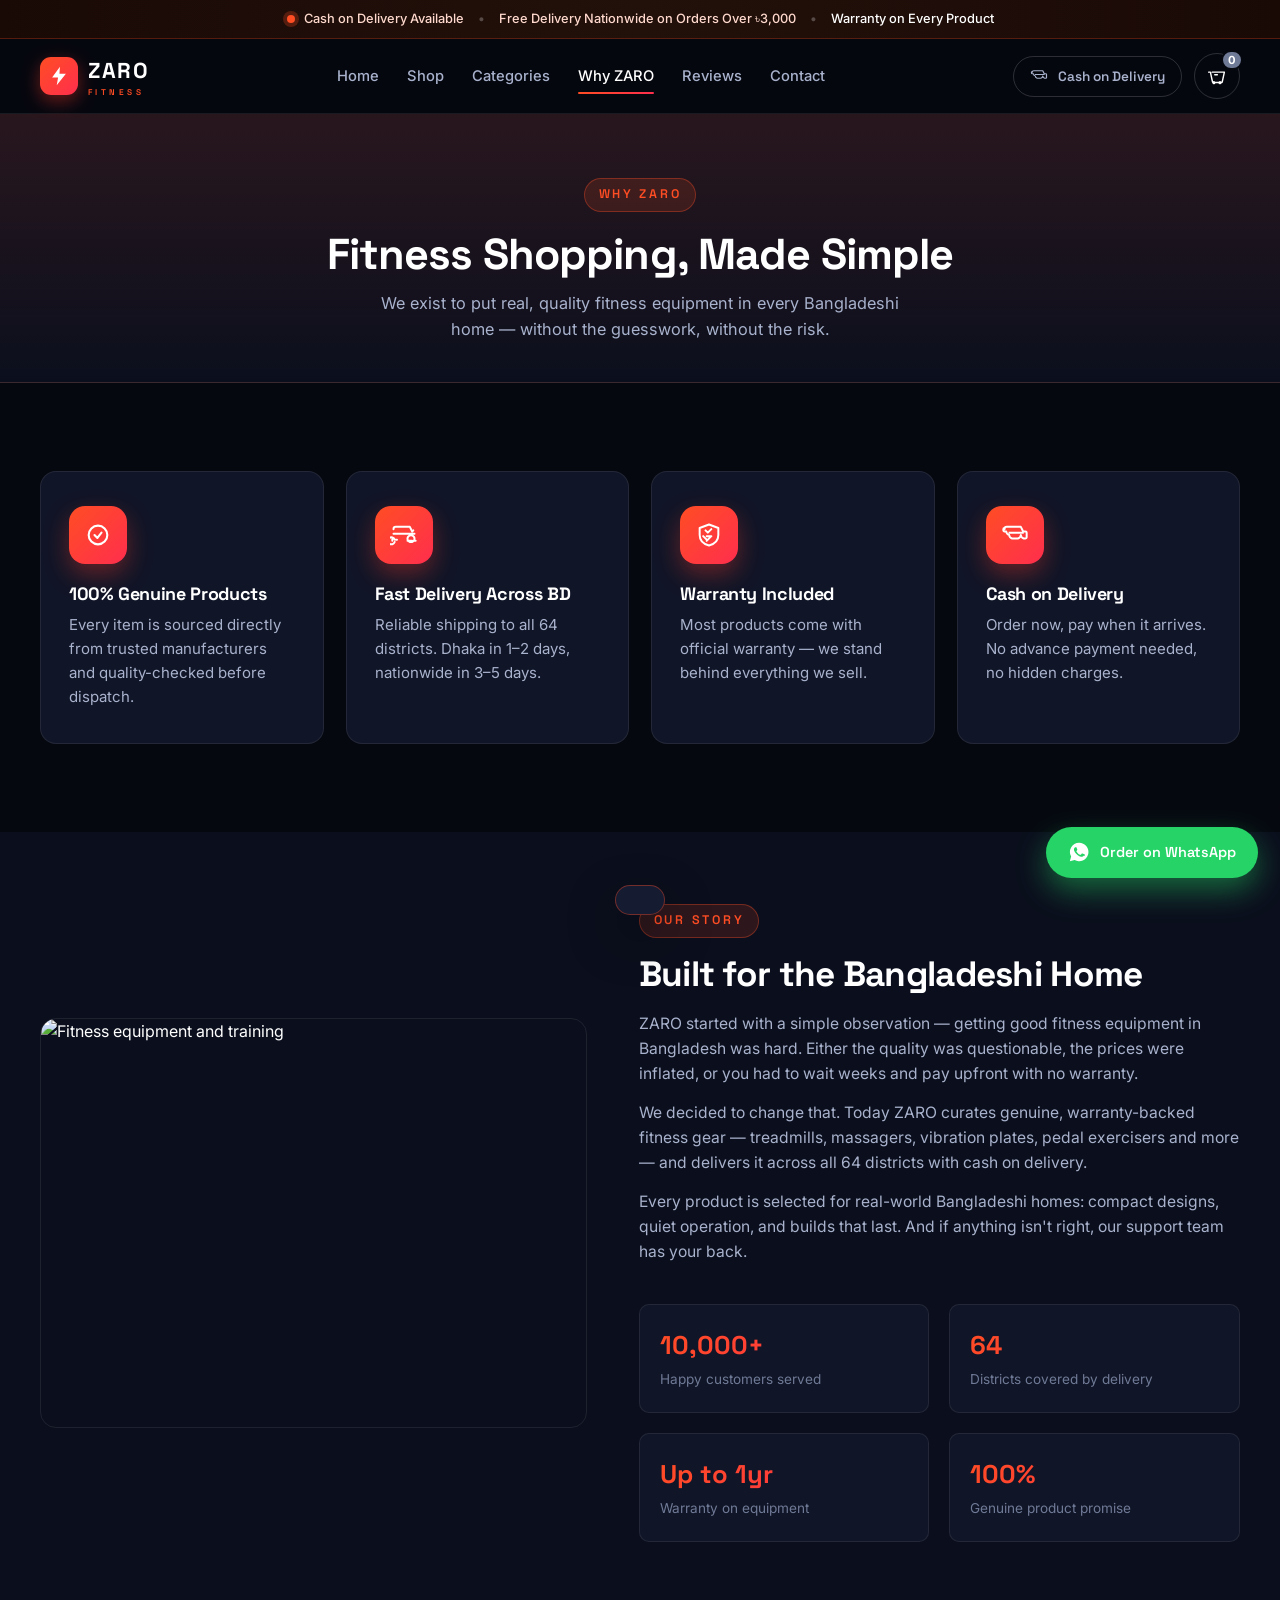
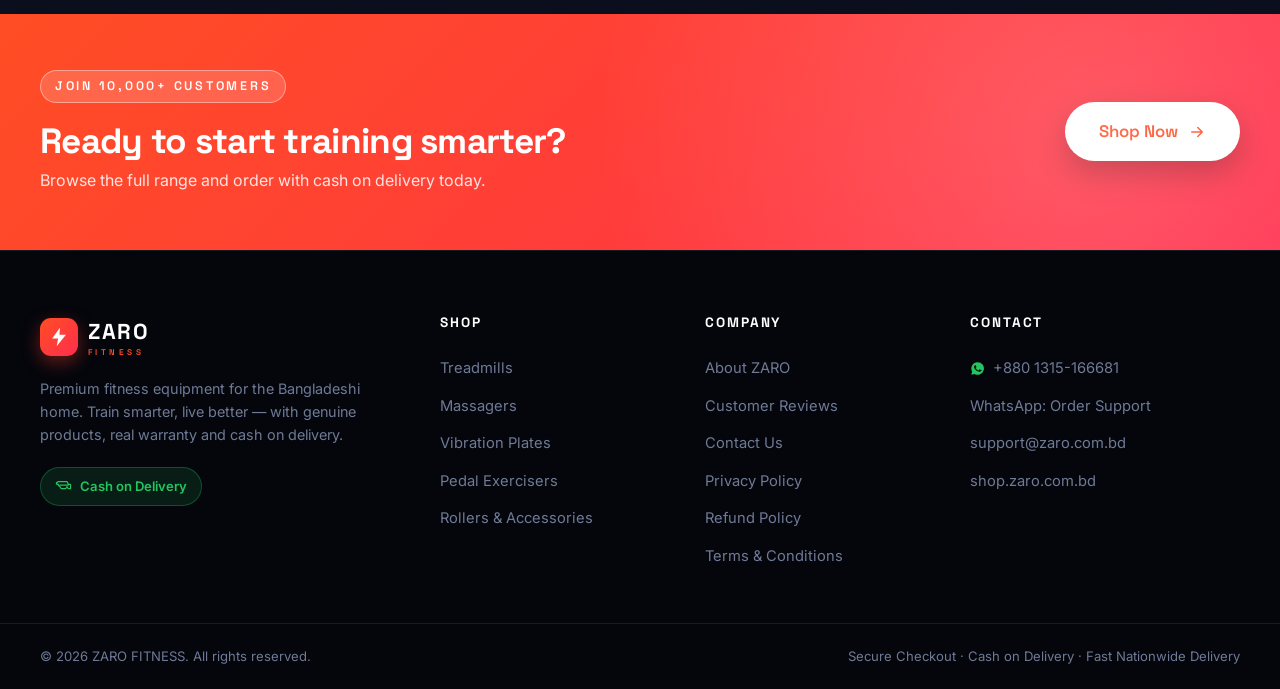
==== about.html @ 4f062eb1 "Split site into separate pages: home, shop, about, reviews, contact" ====
<!DOCTYPE html>
<html lang="en">
<head>
  <meta charset="UTF-8" />
  <meta name="viewport" content="width=device-width, initial-scale=1.0" />
  <title>Why ZARO — Premium Home Fitness in Bangladesh</title>
  <meta name="description" content="Why choose ZARO? Genuine fitness products, fast delivery across Bangladesh, warranty included, and cash on delivery. Learn our story." />
  <link rel="preconnect" href="https://fonts.googleapis.com" />
  <link rel="preconnect" href="https://fonts.gstatic.com" crossorigin />
  <link href="https://fonts.googleapis.com/css2?family=Inter:wght@400;500;600;700&family=Space+Grotesk:wght@500;600;700&display=swap" rel="stylesheet" />
  <link rel="stylesheet" href="css/styles.css" />
</head>
<body>

  <div class="announce-bar">
    <div class="container">
      <span><span class="dot"></span> Cash on Delivery Available</span>
      <span class="announce-sep">•</span>
      <span>Free Delivery Nationwide on Orders Over ৳3,000</span>
      <span class="announce-sep">•</span>
      <span class="announce-cta">Warranty on Every Product</span>
    </div>
  </div>

  <header class="site-header" id="siteHeader">
    <div class="container header-inner">
      <a href="index.html" class="logo" aria-label="ZARO home">
        <span class="logo-mark" aria-hidden="true">
          <svg viewBox="0 0 24 24" fill="none"><path d="M13 2 4.5 13.5H11L9.5 22 19.5 9.5H12.5L13 2Z" fill="currentColor"/></svg>
        </span>
        <span class="logo-text">ZARO<span>FITNESS</span></span>
      </a>

      <nav class="main-nav" id="mainNav" aria-label="Primary">
        <a href="index.html">Home</a>
        <a href="shop.html">Shop</a>
        <a href="shop.html#categories">Categories</a>
        <a href="about.html" class="active">Why ZARO</a>
        <a href="reviews.html">Reviews</a>
        <a href="contact.html">Contact</a>
      </nav>

      <div class="header-actions">
        <a href="shop.html" class="btn btn-ghost btn-cod">
          <svg viewBox="0 0 24 24" fill="none"><path d="M3 7a2 2 0 0 1 2-2h12l2 4h2a1 1 0 0 1 1 1v4a1 1 0 0 1-1 1h-1.5A3.5 3.5 0 0 1 17 12a3.5 3.5 0 0 1-2.5 3H9.5A3.5 3.5 0 0 1 7 12a3.5 3.5 0 0 1-2.5-3H3a1 1 0 0 1-1-1V7a1 1 0 0 1 1-1Zm3.5 3h13" stroke="currentColor" stroke-width="1.6" stroke-linejoin="round"/></svg>
          Cash on Delivery
        </a>
        <button class="cart-btn" id="cartBtn" aria-label="Open cart">
          <svg viewBox="0 0 24 24" fill="none"><path d="M3 7h2l2.4 11a1 1 0 0 0 1 .8h9.2a1 1 0 0 0 1-.8L21 7H7m2 11a1 1 0 1 0 0 2 1 1 0 0 0 0-2Zm7 0a1 1 0 1 0 0 2 1 1 0 0 0 0-2ZM10 10h3" stroke="currentColor" stroke-width="1.6" stroke-linecap="round" stroke-linejoin="round"/></svg>
          <span class="cart-count" id="cartCount">0</span>
        </button>
        <button class="menu-btn" id="menuBtn" aria-label="Open menu" aria-expanded="false">
          <span></span><span></span><span></span>
        </button>
      </div>
    </div>
  </header>

  <div class="mobile-menu" id="mobileMenu">
    <a href="index.html">Home</a>
    <a href="shop.html">Shop</a>
    <a href="shop.html#categories">Categories</a>
    <a href="about.html">Why ZARO</a>
    <a href="reviews.html">Reviews</a>
    <a href="contact.html">Contact</a>
  </div>
  <div class="mobile-menu-backdrop" id="menuBackdrop"></div>

  <main>
    <section class="page-hero">
      <div class="container">
        <span class="eyebrow">Why ZARO</span>
        <h1>Fitness Shopping, Made Simple</h1>
        <p>We exist to put real, quality fitness equipment in every Bangladeshi home — without the guesswork, without the risk.</p>
      </div>
    </section>

    <section class="section" id="why">
      <div class="container">
        <div class="why-grid">
          <div class="why-card reveal">
            <div class="why-icon">
              <svg viewBox="0 0 24 24" fill="none"><path d="M9 12 11.5 14.5 15 10m5 2a8 8 0 1 1-16 0 8 8 0 0 1 16 0Z" stroke="currentColor" stroke-width="1.8" stroke-linecap="round" stroke-linejoin="round"/></svg>
            </div>
            <h3>100% Genuine Products</h3>
            <p>Every item is sourced directly from trusted manufacturers and quality-checked before dispatch.</p>
          </div>
          <div class="why-card reveal">
            <div class="why-icon">
              <svg viewBox="0 0 24 24" fill="none"><path d="M3 7a2 2 0 0 1 2-2h12l2 4 1-1m-18 9v-2m20 2h-2M3 11h18m-17 5a3 3 0 1 0 0 2m2-2H5m14 2h-2m2 0a3 3 0 1 0-2 0m2-1h-4" stroke="currentColor" stroke-width="1.7" stroke-linecap="round" stroke-linejoin="round"/></svg>
            </div>
            <h3>Fast Delivery Across BD</h3>
            <p>Reliable shipping to all 64 districts. Dhaka in 1–2 days, nationwide in 3–5 days.</p>
          </div>
          <div class="why-card reveal">
            <div class="why-icon">
              <svg viewBox="0 0 24 24" fill="none"><path d="M12 3 4 6v6c0 4.5 3.4 7.8 8 9 4.6-1.2 8-4.5 8-9V6l-8-3Zm-2 13-3-3m3 0h4l-4 4m-1-9 2 2 3-3" stroke="currentColor" stroke-width="1.7" stroke-linecap="round" stroke-linejoin="round"/></svg>
            </div>
            <h3>Warranty Included</h3>
            <p>Most products come with official warranty — we stand behind everything we sell.</p>
          </div>
          <div class="why-card reveal">
            <div class="why-icon">
              <svg viewBox="0 0 24 24" fill="none"><path d="M3 7a2 2 0 0 1 2-2h12l2 4h2a1 1 0 0 1 1 1v4a1 1 0 0 1-1 1h-1.5A3.5 3.5 0 0 1 17 12a3.5 3.5 0 0 1-2.5 3H9.5A3.5 3.5 0 0 1 7 12a3.5 3.5 0 0 1-2.5-3H3a1 1 0 0 1-1-1V7a1 1 0 0 1 1-1Zm3.5 3h13" stroke="currentColor" stroke-width="1.7" stroke-linejoin="round"/></svg>
            </div>
            <h3>Cash on Delivery</h3>
            <p>Order now, pay when it arrives. No advance payment needed, no hidden charges.</p>
          </div>
        </div>
      </div>
    </section>

    <section class="section section-alt about-story">
      <div class="container">
        <div class="about-story-grid">
          <div class="about-story-img reveal">
            <img src="https://images.unsplash.com/photo-1517836357463-d25dfeac3438?w=1200&q=80" alt="Fitness equipment and training" loading="lazy" />
          </div>
          <div class="reveal">
            <span class="eyebrow">Our Story</span>
            <h2>Built for the Bangladeshi Home</h2>
            <p>ZARO started with a simple observation — getting good fitness equipment in Bangladesh was hard. Either the quality was questionable, the prices were inflated, or you had to wait weeks and pay upfront with no warranty.</p>
            <p>We decided to change that. Today ZARO curates genuine, warranty-backed fitness gear — treadmills, massagers, vibration plates, pedal exercisers and more — and delivers it across all 64 districts with cash on delivery.</p>
            <p>Every product is selected for real-world Bangladeshi homes: compact designs, quiet operation, and builds that last. And if anything isn't right, our support team has your back.</p>
            <div class="about-mission">
              <div class="mission-card"><strong>10,000+</strong><span>Happy customers served</span></div>
              <div class="mission-card"><strong>64</strong><span>Districts covered by delivery</span></div>
              <div class="mission-card"><strong>Up to 1yr</strong><span>Warranty on equipment</span></div>
              <div class="mission-card"><strong>100%</strong><span>Genuine product promise</span></div>
            </div>
          </div>
        </div>
      </div>
    </section>

    <section class="cta-banner">
      <div class="container cta-inner">
        <div>
          <span class="eyebrow">Join 10,000+ customers</span>
          <h2>Ready to start training smarter?</h2>
          <p>Browse the full range and order with cash on delivery today.</p>
        </div>
        <a href="shop.html" class="btn btn-primary btn-lg">Shop Now
          <svg viewBox="0 0 24 24" fill="none"><path d="M5 12h14m0 0-6-6m6 6-6 6" stroke="currentColor" stroke-width="2" stroke-linecap="round" stroke-linejoin="round"/></svg>
        </a>
      </div>
    </section>
  </main>

  <footer class="site-footer" id="contact">
    <div class="container footer-grid">
      <div class="footer-brand">
        <a href="index.html" class="logo logo-footer">
          <span class="logo-mark" aria-hidden="true">
            <svg viewBox="0 0 24 24" fill="none"><path d="M13 2 4.5 13.5H11L9.5 22 19.5 9.5H12.5L13 2Z" fill="currentColor"/></svg>
          </span>
          <span class="logo-text">ZARO<span>FITNESS</span></span>
        </a>
        <p>Premium fitness equipment for the Bangladeshi home. Train smarter, live better — with genuine products, real warranty and cash on delivery.</p>
        <span class="cod-chip">
          <svg viewBox="0 0 24 24" fill="none"><path d="M3 7a2 2 0 0 1 2-2h12l2 4h2a1 1 0 0 1 1 1v4a1 1 0 0 1-1 1h-1.5A3.5 3.5 0 0 1 17 12a3.5 3.5 0 0 1-2.5 3H9.5A3.5 3.5 0 0 1 7 12a3.5 3.5 0 0 1-2.5-3H3a1 1 0 0 1-1-1V7a1 1 0 0 1 1-1Zm3.5 3h13" stroke="currentColor" stroke-width="1.7" stroke-linejoin="round"/></svg>
          Cash on Delivery
        </span>
      </div>

      <div class="footer-col">
        <h4>Shop</h4>
        <a href="shop.html?cat=Treadmills">Treadmills</a>
        <a href="shop.html?cat=Massagers">Massagers</a>
        <a href="shop.html?cat=Vibration Plates">Vibration Plates</a>
        <a href="shop.html?cat=Pedal Exercisers">Pedal Exercisers</a>
        <a href="shop.html?cat=Rollers &amp; Accessories">Rollers &amp; Accessories</a>
      </div>

      <div class="footer-col">
        <h4>Company</h4>
        <a href="about.html">About ZARO</a>
        <a href="reviews.html">Customer Reviews</a>
        <a href="contact.html">Contact Us</a>
        <a href="privacy-policy.html">Privacy Policy</a>
        <a href="refund-policy.html">Refund Policy</a>
        <a href="terms-conditions.html">Terms &amp; Conditions</a>
      </div>

      <div class="footer-col">
        <h4>Contact</h4>
        <a href="https://wa.me/8801315166681" target="_blank" rel="noopener">
          <svg viewBox="0 0 24 24" fill="currentColor"><path d="M12 2a10 10 0 0 0-8.6 15L2 22l5.2-1.4A10 10 0 1 0 12 2Zm5.3 13.9c-.2.6-1.2 1.2-1.7 1.3-.5 0-1 .2-3.3-.7-2.8-1.1-4.6-4-4.7-4.2-.1-.2-1.1-1.5-1.1-2.9s.7-2 1-2.3c.2-.3.5-.3.7-.3h.5c.2 0 .4 0 .6.4l.8 2c.1.2.1.4 0 .6l-.4.5-.4.5c-.1.1-.3.3-.1.6.2.3.8 1.3 1.7 2.1 1.2 1.1 2.2 1.4 2.5 1.5.3.1.5.1.7-.1l1-1.2c.2-.3.4-.2.7-.1l2 .9c.3.2.5.3.6.4 0 .1 0 .7-.2 1.5Z"/></svg>
          +880 1315-166681
        </a>
        <a href="https://wa.me/8801315166681" target="_blank" rel="noopener">WhatsApp: Order Support</a>
        <a href="mailto:support@zaro.com.bd">support@zaro.com.bd</a>
        <a href="https://shop.zaro.com.bd" target="_blank" rel="noopener">shop.zaro.com.bd</a>
      </div>
    </div>
    <div class="footer-bottom">
      <div class="container">
        <span>© 2026 ZARO FITNESS. All rights reserved.</span>
        <span class="footer-pay">Secure Checkout · Cash on Delivery · Fast Nationwide Delivery</span>
      </div>
    </div>
  </footer>

  <a class="whatsapp-float" href="https://wa.me/8801315166681?text=Hi%20ZARO%2C%20I%20want%20to%20order%20a%20fitness%20product." target="_blank" rel="noopener" aria-label="Order on WhatsApp">
    <svg viewBox="0 0 24 24" fill="currentColor"><path d="M12 2a10 10 0 0 0-8.6 15L2 22l5.2-1.4A10 10 0 1 0 12 2Zm5.3 13.9c-.2.6-1.2 1.2-1.7 1.3-.5 0-1 .2-3.3-.7-2.8-1.1-4.6-4-4.7-4.2-.1-.2-1.1-1.5-1.1-2.9s.7-2 1-2.3c.2-.3.5-.3.7-.3h.5c.2 0 .4 0 .6.4l.8 2c.1.2.1.4 0 .6l-.4.5-.4.5c-.1.1-.3.3-.1.6.2.3.8 1.3 1.7 2.1 1.2 1.1 2.2 1.4 2.5 1.5.3.1.5.1.7-.1l1-1.2c.2-.3.4-.2.7-.1l2 .9c.3.2.5.3.6.4 0 .1 0 .7-.2 1.5Z"/></svg>
    <span>Order on WhatsApp</span>
  </a>

  <div class="cart-overlay" id="cartOverlay"></div>
  <aside class="cart-drawer" id="cartDrawer" aria-label="Shopping cart">
    <div class="cart-head">
      <h3>Your Cart</h3>
      <button id="cartClose" aria-label="Close cart">
        <svg viewBox="0 0 24 24" fill="none"><path d="M6 6l12 12M18 6 6 18" stroke="currentColor" stroke-width="2" stroke-linecap="round"/></svg>
      </button>
    </div>
    <div class="cart-items" id="cartItems">
      <div class="cart-empty">
        <svg viewBox="0 0 24 24" fill="none"><path d="M3 7h2l2.4 11a1 1 0 0 0 1 .8h9.2a1 1 0 0 0 1-.8L21 7H7" stroke="currentColor" stroke-width="1.6" stroke-linecap="round" stroke-linejoin="round"/></svg>
        <p>Your cart is empty.<br />Add some gear to get started!</p>
      </div>
    </div>
    <div class="cart-foot">
      <div class="pay-block">
        <span class="pay-label">Payment Method</span>
        <div class="pay-options" id="payOptions">
          <label class="pay-option active">
            <input type="radio" name="pay" value="cod" checked />
            <span class="pay-check">
              <svg viewBox="0 0 24 24" fill="none"><path d="M5 12.5 9.5 17 19 7" stroke="currentColor" stroke-width="2.4" stroke-linecap="round" stroke-linejoin="round"/></svg>
            </span>
            <span class="pay-text">Cash on Delivery</span>
            <span class="pay-tag">Popular</span>
          </label>
          <label class="pay-option">
            <input type="radio" name="pay" value="bkash" />
            <span class="pay-check">
              <svg viewBox="0 0 24 24" fill="none"><path d="M5 12.5 9.5 17 19 7" stroke="currentColor" stroke-width="2.4" stroke-linecap="round" stroke-linejoin="round"/></svg>
            </span>
            <span class="pay-text">bKash</span>
          </label>
          <label class="pay-option">
            <input type="radio" name="pay" value="nagad" />
            <span class="pay-check">
              <svg viewBox="0 0 24 24" fill="none"><path d="M5 12.5 9.5 17 19 7" stroke="currentColor" stroke-width="2.4" stroke-linecap="round" stroke-linejoin="round"/></svg>
            </span>
            <span class="pay-text">Nagad</span>
          </label>
        </div>
      </div>
      <div class="cart-total">
        <span>Subtotal</span>
        <strong id="cartSubtotal">৳0</strong>
      </div>
      <a class="btn btn-primary btn-block" id="waCheckout" href="#" target="_blank" rel="noopener">
        <svg viewBox="0 0 24 24" fill="currentColor"><path d="M12 2a10 10 0 0 0-8.6 15L2 22l5.2-1.4A10 10 0 1 0 12 2Z"/></svg>
        Order via WhatsApp
      </a>
      <p class="cart-note">Pay on delivery. Free shipping on orders over ৳3,000.</p>
    </div>
  </aside>

  <div class="toast" id="toast" role="status" aria-live="polite"></div>

  <script src="js/app.js"></script>
</body>
</html>
---- css/styles.css ----
/* ============================================================
   ZARO FITNESS — Premium eCommerce Design System
   ============================================================ */

:root {
  --bg: #060810;
  --bg-alt: #0b0f1d;
  --surface: #101527;
  --surface-2: #151b31;
  --border: rgba(255, 255, 255, 0.08);
  --border-strong: rgba(255, 255, 255, 0.16);

  --text: #ffffff;
  --text-dim: #a8b2cc;
  --text-faint: #6f7a96;

  --accent: #ff4d24;
  --accent-2: #ff2e4d;
  --accent-grad: linear-gradient(135deg, #ff4d24 0%, #ff2e4d 100%);
  --accent-soft: rgba(255, 77, 36, 0.14);
  --sale: #ff3b3b;
  --gold: #ffc94d;
  --green: #22c55e;

  --radius: 16px;
  --radius-sm: 10px;
  --shadow: 0 20px 50px rgba(0, 0, 0, 0.45);
  --shadow-sm: 0 8px 24px rgba(0, 0, 0, 0.3);

  --font-head: "Space Grotesk", "Inter", sans-serif;
  --font-body: "Inter", system-ui, sans-serif;
  --header-h: 74px;
}

* { margin: 0; padding: 0; box-sizing: border-box; }

html { scroll-behavior: smooth; }

body {
  font-family: var(--font-body);
  background: var(--bg);
  color: var(--text);
  line-height: 1.6;
  -webkit-font-smoothing: antialiased;
  overflow-x: hidden;
}

img { max-width: 100%; display: block; }
a { color: inherit; text-decoration: none; }
button { font-family: inherit; cursor: pointer; border: none; background: none; color: inherit; }
ul { list-style: none; }

.container {
  width: min(1200px, 100% - 48px);
  margin-inline: auto;
}

/* ---------- Typography ---------- */
h1, h2, h3, h4 {
  font-family: var(--font-head);
  font-weight: 700;
  line-height: 1.15;
  letter-spacing: -0.02em;
}

.section { padding: 88px 0; }
.section-alt { background: var(--bg-alt); }
.section-accent { background: linear-gradient(180deg, #0c1122 0%, #140d1f 100%); position: relative; }

.section-head { text-align: center; max-width: 640px; margin: 0 auto 52px; }
.section-head h2 { font-size: clamp(1.7rem, 3.4vw, 2.5rem); margin-bottom: 12px; }
.section-head p { color: var(--text-dim); }

.eyebrow {
  display: inline-block;
  font-family: var(--font-head);
  font-size: 0.78rem;
  font-weight: 600;
  letter-spacing: 0.22em;
  text-transform: uppercase;
  color: var(--accent);
  background: var(--accent-soft);
  border: 1px solid rgba(255, 77, 36, 0.35);
  padding: 6px 14px;
  border-radius: 100px;
  margin-bottom: 18px;
}

.grad {
  background: var(--accent-grad);
  -webkit-background-clip: text;
  background-clip: text;
  -webkit-text-fill-color: transparent;
}

/* ---------- Buttons ---------- */
.btn {
  display: inline-flex;
  align-items: center;
  justify-content: center;
  gap: 10px;
  font-family: var(--font-head);
  font-weight: 600;
  font-size: 0.98rem;
  padding: 14px 26px;
  border-radius: 100px;
  transition: transform 0.2s ease, box-shadow 0.2s ease, background 0.2s ease;
  white-space: nowrap;
}
.btn svg { width: 18px; height: 18px; flex-shrink: 0; }
.btn-primary {
  background: var(--accent-grad);
  color: #fff;
  box-shadow: 0 10px 28px rgba(255, 60, 40, 0.35);
}
.btn-primary:hover {
  transform: translateY(-2px);
  box-shadow: 0 14px 34px rgba(255, 60, 40, 0.45);
}
.btn-outline {
  border: 1px solid var(--border-strong);
  color: var(--text);
  background: rgba(255, 255, 255, 0.04);
  backdrop-filter: blur(6px);
}
.btn-outline:hover { border-color: var(--accent); color: var(--accent); }
.btn-ghost { padding: 9px 16px; font-size: 0.85rem; border: 1px solid var(--border-strong); color: var(--text-dim); }
.btn-ghost:hover { color: var(--text); border-color: var(--border-strong); background: rgba(255,255,255,0.05); }
.btn-lg { padding: 16px 34px; font-size: 1.05rem; }
.btn-block { width: 100%; }

/* ============================================================
   Announcement Bar
   ============================================================ */
.announce-bar {
  background: linear-gradient(90deg, #1a0a06, #22100a, #1a0a06);
  border-bottom: 1px solid rgba(255, 77, 36, 0.25);
  font-size: 0.8rem;
  font-weight: 500;
  color: #ffd9cd;
}
.announce-bar .container {
  display: flex;
  align-items: center;
  justify-content: center;
  gap: 14px;
  padding: 9px 0;
  flex-wrap: wrap;
  text-align: center;
}
.dot {
  width: 8px; height: 8px; border-radius: 50%;
  background: var(--accent);
  display: inline-block;
  margin-right: 6px;
  box-shadow: 0 0 0 4px rgba(255, 77, 36, 0.25);
  animation: pulse 2s infinite;
}
@keyframes pulse {
  0%, 100% { box-shadow: 0 0 0 0 rgba(255, 77, 36, 0.5); }
  50% { box-shadow: 0 0 0 6px rgba(255, 77, 36, 0); }
}
.announce-sep { color: rgba(255, 255, 255, 0.25); }
.announce-cta { color: var(--text); }

/* ============================================================
   Header
   ============================================================ */
.site-header {
  position: sticky;
  top: 0;
  z-index: 100;
  background: rgba(6, 8, 16, 0.85);
  backdrop-filter: blur(14px);
  -webkit-backdrop-filter: blur(14px);
  border-bottom: 1px solid var(--border);
  transition: box-shadow 0.3s ease, background 0.3s ease;
}
.site-header.scrolled {
  background: rgba(6, 8, 16, 0.95);
  box-shadow: 0 10px 30px rgba(0, 0, 0, 0.45);
}
.header-inner {
  display: flex;
  align-items: center;
  justify-content: space-between;
  gap: 20px;
  height: var(--header-h);
}

.logo { display: flex; align-items: center; gap: 10px; flex-shrink: 0; }
.logo-mark {
  width: 38px; height: 38px;
  border-radius: 11px;
  background: var(--accent-grad);
  display: grid; place-items: center;
  color: #fff;
  box-shadow: 0 6px 18px rgba(255, 60, 40, 0.4);
}
.logo-mark svg { width: 22px; height: 22px; }
.logo-text { font-family: var(--font-head); font-weight: 700; font-size: 1.35rem; letter-spacing: 0.08em; }
.logo-text span {
  display: block;
  font-size: 0.52rem;
  font-weight: 600;
  letter-spacing: 0.42em;
  color: var(--accent);
  margin-top: -3px;
}

.main-nav { display: flex; align-items: center; gap: 28px; }
.main-nav a { font-size: 0.92rem; font-weight: 500; color: var(--text-dim); position: relative; padding: 6px 0; transition: color 0.2s ease; }
.main-nav a:hover { color: var(--text); }
.main-nav a.active { color: var(--text); }
.main-nav a.active::after { width: 100%; }
.main-nav a::after {
  content: "";
  position: absolute;
  left: 0; bottom: 0;
  width: 0; height: 2px;
  background: var(--accent-grad);
  border-radius: 2px;
  transition: width 0.25s ease;
}
.main-nav a:hover::after { width: 100%; }

.header-actions { display: flex; align-items: center; gap: 12px; }
.cart-btn {
  position: relative;
  width: 46px; height: 46px;
  border-radius: 50%;
  border: 1px solid var(--border-strong);
  display: grid; place-items: center;
  transition: border-color 0.2s ease, background 0.2s ease;
}
.cart-btn:hover { border-color: var(--accent); background: var(--accent-soft); }
.cart-btn svg { width: 21px; height: 21px; }
.cart-count {
  position: absolute;
  top: -4px; right: -4px;
  min-width: 20px; height: 20px;
  padding: 0 5px;
  border-radius: 100px;
  background: var(--accent-grad);
  font-size: 0.7rem;
  font-weight: 700;
  display: grid; place-items: center;
  border: 2px solid var(--bg);
}
.cart-count.zero { background: var(--text-faint); }

.menu-btn { display: none; flex-direction: column; gap: 5px; width: 44px; height: 44px; align-items: center; justify-content: center; }
.menu-btn span { width: 22px; height: 2px; background: var(--text); border-radius: 2px; transition: transform 0.3s ease, opacity 0.3s ease; }
.menu-btn.open span:nth-child(1) { transform: translateY(7px) rotate(45deg); }
.menu-btn.open span:nth-child(2) { opacity: 0; }
.menu-btn.open span:nth-child(3) { transform: translateY(-7px) rotate(-45deg); }

.mobile-menu {
  position: fixed;
  top: 0; right: 0;
  width: min(320px, 85vw);
  height: 100vh;
  background: var(--surface);
  z-index: 200;
  padding: 100px 30px 30px;
  display: flex;
  flex-direction: column;
  gap: 6px;
  transform: translateX(100%);
  transition: transform 0.35s cubic-bezier(0.4, 0, 0.2, 1);
}
.mobile-menu.open { transform: translateX(0); }
.mobile-menu a {
  font-family: var(--font-head);
  font-size: 1.15rem;
  font-weight: 600;
  padding: 14px 12px;
  border-radius: var(--radius-sm);
  color: var(--text-dim);
  transition: background 0.2s ease, color 0.2s ease;
}
.mobile-menu a:hover { background: var(--accent-soft); color: var(--text); }
.mobile-menu-backdrop {
  position: fixed; inset: 0;
  background: rgba(0, 0, 0, 0.6);
  z-index: 190;
  opacity: 0;
  pointer-events: none;
  transition: opacity 0.3s ease;
}
.mobile-menu-backdrop.show { opacity: 1; pointer-events: auto; }

/* ============================================================
   Hero
   ============================================================ */
.hero {
  position: relative;
  min-height: calc(100vh - var(--header-h) - 36px);
  display: flex;
  align-items: center;
  overflow: hidden;
}
.hero-bg {
  position: absolute; inset: 0;
  background-size: cover;
  background-position: center;
  transform: scale(1.05);
  animation: heroZoom 18s ease-out forwards;
}
@keyframes heroZoom { to { transform: scale(1); } }
.hero-overlay {
  position: absolute; inset: 0;
  background:
    linear-gradient(90deg, rgba(6, 8, 16, 0.94) 0%, rgba(6, 8, 16, 0.72) 45%, rgba(6, 8, 16, 0.25) 100%),
    linear-gradient(0deg, rgba(6, 8, 16, 0.85) 0%, transparent 40%);
}
.hero-content {
  position: relative;
  padding: 90px 0;
  max-width: 640px;
}
.hero-badge {
  display: inline-flex;
  align-items: center;
  gap: 9px;
  background: rgba(6, 8, 16, 0.6);
  border: 1px solid var(--border-strong);
  backdrop-filter: blur(8px);
  padding: 9px 18px;
  border-radius: 100px;
  font-size: 0.82rem;
  font-weight: 500;
  color: var(--text-dim);
  margin-bottom: 26px;
}
.hero-badge svg { width: 16px; height: 16px; color: var(--green); }
.hero h1 {
  font-size: clamp(2.6rem, 6.5vw, 4.6rem);
  margin-bottom: 22px;
}
.hero-sub {
  font-size: clamp(1rem, 1.6vw, 1.15rem);
  color: var(--text-dim);
  max-width: 540px;
  margin-bottom: 34px;
}
.hero-actions { display: flex; gap: 16px; flex-wrap: wrap; margin-bottom: 52px; }
.hero-stats {
  display: flex;
  gap: 40px;
  flex-wrap: wrap;
}
.stat strong {
  display: block;
  font-family: var(--font-head);
  font-size: 1.55rem;
  font-weight: 700;
  background: var(--accent-grad);
  -webkit-background-clip: text;
  background-clip: text;
  -webkit-text-fill-color: transparent;
}
.stat span { font-size: 0.85rem; color: var(--text-faint); }

/* ============================================================
   Categories
   ============================================================ */
.cats-grid {
  display: grid;
  grid-template-columns: repeat(auto-fit, minmax(190px, 1fr));
  gap: 18px;
}
.cat-card {
  position: relative;
  overflow: hidden;
  border-radius: var(--radius);
  border: 1px solid var(--border);
  background: var(--surface);
  padding: 30px 24px;
  transition: transform 0.3s ease, border-color 0.3s ease, box-shadow 0.3s ease;
  cursor: pointer;
}
.cat-card:hover {
  transform: translateY(-6px);
  border-color: rgba(255, 77, 36, 0.5);
  box-shadow: var(--shadow-sm);
}
.cat-card::before {
  content: "";
  position: absolute;
  inset: 0;
  background: var(--accent-grad);
  opacity: 0;
  transition: opacity 0.3s ease;
  pointer-events: none;
}
.cat-card:hover::before { opacity: 0.05; }
.cat-icon {
  width: 52px; height: 52px;
  border-radius: 14px;
  background: var(--accent-soft);
  border: 1px solid rgba(255, 77, 36, 0.3);
  display: grid; place-items: center;
  color: var(--accent);
  margin-bottom: 18px;
}
.cat-icon svg { width: 26px; height: 26px; }
.cat-card h3 { font-size: 1.02rem; margin-bottom: 4px; }
.cat-card p { font-size: 0.82rem; color: var(--text-faint); }

/* ============================================================
   Product Cards
   ============================================================ */
.products-grid {
  display: grid;
  grid-template-columns: repeat(auto-fill, minmax(270px, 1fr));
  gap: 24px;
}
.bestsellers-grid {
  display: grid;
  grid-template-columns: repeat(auto-fill, minmax(260px, 1fr));
  gap: 24px;
}

.product-card {
  position: relative;
  background: var(--surface);
  border: 1px solid var(--border);
  border-radius: var(--radius);
  overflow: hidden;
  display: flex;
  flex-direction: column;
  transition: transform 0.3s ease, box-shadow 0.3s ease, border-color 0.3s ease;
}
.product-card:hover {
  transform: translateY(-6px);
  border-color: rgba(255, 77, 36, 0.45);
  box-shadow: var(--shadow);
}

.product-media {
  position: relative;
  aspect-ratio: 1 / 1;
  background: linear-gradient(180deg, #161c30 0%, #0e1322 100%);
  display: grid;
  place-items: center;
  overflow: hidden;
}
.pd-card-link { display: flex; flex-direction: column; flex: 1; }
.product-media img {
  width: 100%;
  height: 100%;
  object-fit: cover;
  transition: transform 0.5s cubic-bezier(0.4, 0, 0.2, 1);
}
.product-card:hover .product-media img { transform: scale(1.06); }

.badge {
  position: absolute;
  top: 14px;
  left: 14px;
  z-index: 2;
  font-family: var(--font-head);
  font-size: 0.72rem;
  font-weight: 700;
  letter-spacing: 0.06em;
  padding: 6px 12px;
  border-radius: 100px;
}
.badge-sale {
  background: var(--sale);
  color: #fff;
  box-shadow: 0 6px 16px rgba(255, 59, 59, 0.4);
}
.badge-oos {
  background: rgba(10, 12, 20, 0.85);
  border: 1px solid var(--border-strong);
  color: var(--text-dim);
  backdrop-filter: blur(4px);
}
.product-media.oos img { filter: grayscale(0.75) brightness(0.6); }

.product-body { padding: 18px 18px 6px; display: flex; flex-direction: column; gap: 10px; flex: 1; }
.product-cat { font-size: 0.72rem; font-weight: 600; letter-spacing: 0.12em; text-transform: uppercase; color: var(--accent); }
.product-title {
  font-family: var(--font-body);
  font-size: 0.98rem;
  font-weight: 600;
  line-height: 1.4;
  min-height: 2.8em;
  display: -webkit-box;
  -webkit-line-clamp: 2;
  -webkit-box-orient: vertical;
  overflow: hidden;
  transition: color 0.2s ease;
}
.pd-card-link:hover .product-title { color: var(--accent); }
.price-row {
  display: flex;
  align-items: baseline;
  gap: 10px;
  flex-wrap: wrap;
}
.price-old { font-size: 0.9rem; color: var(--text-faint); text-decoration: line-through; }
.price-new {
  font-family: var(--font-head);
  font-size: 1.28rem;
  font-weight: 700;
  color: var(--text);
}
.price-save {
  font-size: 0.72rem;
  font-weight: 700;
  color: var(--green);
  background: rgba(34, 197, 94, 0.14);
  padding: 3px 9px;
  border-radius: 100px;
}

.product-actions { margin-top: auto; padding: 0 18px 18px; }
.add-btn {
  width: 100%;
  display: inline-flex;
  align-items: center;
  justify-content: center;
  gap: 9px;
  padding: 12px;
  border-radius: var(--radius-sm);
  font-family: var(--font-head);
  font-weight: 600;
  font-size: 0.92rem;
  background: var(--accent-grad);
  color: #fff;
  transition: box-shadow 0.2s ease, transform 0.2s ease, opacity 0.2s ease;
}
.add-btn svg { width: 17px; height: 17px; }
.add-btn:hover { box-shadow: 0 8px 22px rgba(255, 60, 40, 0.4); transform: translateY(-1px); }
.add-btn:active { transform: scale(0.98); }
.add-btn.disabled { background: var(--surface-2); color: var(--text-faint); cursor: not-allowed; box-shadow: none; }

/* Best Seller rank */
.rank {
  position: absolute;
  top: 14px;
  right: 14px;
  z-index: 2;
  width: 34px; height: 34px;
  border-radius: 10px;
  background: var(--accent-grad);
  display: grid;
  place-items: center;
  font-family: var(--font-head);
  font-weight: 700;
  font-size: 0.95rem;
  color: #fff;
  box-shadow: 0 6px 16px rgba(255, 60, 40, 0.4);
}

/* ============================================================
   Why ZARO
   ============================================================ */
.why-grid {
  display: grid;
  grid-template-columns: repeat(auto-fit, minmax(240px, 1fr));
  gap: 22px;
}
.why-card {
  background: var(--surface);
  border: 1px solid var(--border);
  border-radius: var(--radius);
  padding: 34px 28px;
  transition: transform 0.3s ease, border-color 0.3s ease;
}
.why-card:hover { transform: translateY(-5px); border-color: rgba(255, 77, 36, 0.45); }
.why-icon {
  width: 58px; height: 58px;
  border-radius: 16px;
  background: var(--accent-grad);
  display: grid; place-items: center;
  color: #fff;
  margin-bottom: 20px;
  box-shadow: 0 10px 24px rgba(255, 60, 40, 0.35);
}
.why-icon svg { width: 28px; height: 28px; }
.why-card h3 { font-size: 1.12rem; margin-bottom: 8px; }
.why-card p { color: var(--text-dim); font-size: 0.94rem; }

/* ============================================================
   Reviews
   ============================================================ */
.reviews-grid {
  display: grid;
  grid-template-columns: repeat(auto-fit, minmax(280px, 1fr));
  gap: 24px;
}
.review-card {
  background: var(--surface);
  border: 1px solid var(--border);
  border-radius: var(--radius);
  padding: 30px 28px;
  display: flex;
  flex-direction: column;
  gap: 16px;
}
.review-card p { color: var(--text-dim); font-size: 0.95rem; flex: 1; }
.stars { display: flex; gap: 3px; color: var(--gold); }
.stars svg { width: 18px; height: 18px; }
.reviewer { display: flex; align-items: center; gap: 12px; }
.avatar {
  width: 44px; height: 44px;
  border-radius: 50%;
  background: var(--accent-grad);
  display: grid; place-items: center;
  font-family: var(--font-head);
  font-weight: 700;
  font-size: 1.05rem;
  color: #fff;
  flex-shrink: 0;
}
.reviewer strong { display: block; font-size: 0.95rem; }
.reviewer span { font-size: 0.82rem; color: var(--text-faint); }

/* ============================================================
   CTA Banner
   ============================================================ */
.cta-banner {
  background: var(--accent-grad);
  position: relative;
  overflow: hidden;
}
.cta-banner::after {
  content: "";
  position: absolute;
  inset: 0;
  background: radial-gradient(circle at 85% 50%, rgba(255, 255, 255, 0.18), transparent 45%);
}
.cta-inner {
  position: relative;
  display: flex;
  align-items: center;
  justify-content: space-between;
  gap: 30px;
  flex-wrap: wrap;
  padding: 56px 0;
}
.cta-banner .eyebrow { background: rgba(255, 255, 255, 0.16); border-color: rgba(255, 255, 255, 0.4); color: #fff; }
.cta-banner h2 { font-size: clamp(1.5rem, 3vw, 2.2rem); margin-bottom: 6px; }
.cta-banner p { color: rgba(255, 255, 255, 0.85); }
.cta-inner .btn-primary { background: #fff; color: var(--accent); box-shadow: 0 12px 30px rgba(0, 0, 0, 0.25); }
.cta-inner .btn-primary:hover { background: #fff; transform: translateY(-2px); box-shadow: 0 16px 36px rgba(0, 0, 0, 0.3); }

/* ============================================================
   Footer
   ============================================================ */
.site-footer { background: #04060c; border-top: 1px solid var(--border); }
.footer-grid {
  display: grid;
  grid-template-columns: 1.6fr 1fr 1fr 1.2fr;
  gap: 40px;
  padding: 64px 0 48px;
}
.logo-footer { margin-bottom: 18px; }
.footer-brand p { color: var(--text-faint); font-size: 0.9rem; max-width: 320px; margin-bottom: 20px; }
.cod-chip {
  display: inline-flex;
  align-items: center;
  gap: 8px;
  font-size: 0.82rem;
  font-weight: 600;
  color: var(--green);
  background: rgba(34, 197, 94, 0.12);
  border: 1px solid rgba(34, 197, 94, 0.3);
  padding: 8px 14px;
  border-radius: 100px;
}
.cod-chip svg { width: 17px; height: 17px; }
.footer-col h4 {
  font-size: 0.85rem;
  letter-spacing: 0.14em;
  text-transform: uppercase;
  color: var(--text);
  margin-bottom: 20px;
}
.footer-col a {
  display: flex;
  align-items: center;
  gap: 8px;
  color: var(--text-faint);
  font-size: 0.92rem;
  padding: 7px 0;
  transition: color 0.2s ease, transform 0.2s ease;
}
.footer-col a:hover { color: var(--accent); transform: translateX(3px); }
.footer-col a svg { width: 15px; height: 15px; color: var(--green); }
.footer-bottom { border-top: 1px solid var(--border); padding: 22px 0; }
.footer-bottom .container { display: flex; justify-content: space-between; gap: 14px; flex-wrap: wrap; }
.footer-bottom span { font-size: 0.82rem; color: var(--text-faint); }
.footer-pay { color: var(--text-dim); }

/* ============================================================
   Floating WhatsApp
   ============================================================ */
.whatsapp-float {
  position: fixed;
  right: 22px;
  bottom: 22px;
  z-index: 150;
  display: inline-flex;
  align-items: center;
  gap: 10px;
  background: #25d366;
  color: #fff;
  font-family: var(--font-head);
  font-weight: 600;
  font-size: 0.9rem;
  padding: 14px 22px;
  border-radius: 100px;
  box-shadow: 0 12px 30px rgba(37, 211, 102, 0.45);
  transition: transform 0.25s ease, box-shadow 0.25s ease;
}
.whatsapp-float svg { width: 22px; height: 22px; }
.whatsapp-float:hover { transform: translateY(-3px); box-shadow: 0 16px 36px rgba(37, 211, 102, 0.55); }
.whatsapp-float .ping {
  position: absolute;
  inset: 0;
  border-radius: 100px;
  border: 2px solid #25d366;
  animation: ping 2s ease-out infinite;
  pointer-events: none;
}
@keyframes ping {
  0% { transform: scale(1); opacity: 0.8; }
  70%, 100% { transform: scale(1.35); opacity: 0; }
}

/* ============================================================
   Cart Drawer
   ============================================================ */
.cart-overlay {
  position: fixed; inset: 0;
  background: rgba(0, 0, 0, 0.65);
  z-index: 300;
  opacity: 0;
  pointer-events: none;
  transition: opacity 0.3s ease;
}
.cart-overlay.show { opacity: 1; pointer-events: auto; }

.cart-drawer {
  position: fixed;
  top: 0; right: 0;
  width: min(420px, 100%);
  height: 100vh;
  background: var(--surface);
  z-index: 310;
  display: flex;
  flex-direction: column;
  transform: translateX(100%);
  transition: transform 0.35s cubic-bezier(0.4, 0, 0.2, 1);
}
.cart-drawer.open { transform: translateX(0); }
.cart-head {
  display: flex;
  align-items: center;
  justify-content: space-between;
  padding: 22px 24px;
  border-bottom: 1px solid var(--border);
}
.cart-head h3 { font-size: 1.2rem; }
.cart-head button {
  width: 38px; height: 38px;
  border-radius: 50%;
  border: 1px solid var(--border-strong);
  display: grid; place-items: center;
  transition: background 0.2s ease;
}
.cart-head button:hover { background: var(--accent-soft); }
.cart-head svg { width: 18px; height: 18px; }

.cart-items { flex: 1; overflow-y: auto; padding: 20px 24px; }
.cart-empty { text-align: center; color: var(--text-faint); padding: 60px 0; }
.cart-empty svg { width: 54px; height: 54px; margin: 0 auto 18px; opacity: 0.5; }

.cart-item {
  display: grid;
  grid-template-columns: 74px 1fr auto;
  gap: 14px;
  align-items: center;
  padding: 14px 0;
  border-bottom: 1px solid var(--border);
}
.cart-item:last-child { border-bottom: none; }
.cart-item img {
  width: 74px; height: 74px;
  object-fit: cover;
  border-radius: var(--radius-sm);
  background: var(--surface-2);
  border: 1px solid var(--border);
}
.cart-item-title { font-size: 0.88rem; font-weight: 600; line-height: 1.35; margin-bottom: 4px; }
.cart-item-price { font-size: 0.84rem; color: var(--text-dim); }
.cart-item-price strong { color: var(--accent); }
.qty-control {
  display: flex;
  align-items: center;
  gap: 10px;
  margin-top: 8px;
}
.qty-control button {
  width: 26px; height: 26px;
  border-radius: 8px;
  border: 1px solid var(--border-strong);
  display: grid; place-items: center;
  font-size: 1rem;
  line-height: 1;
  transition: background 0.2s ease, color 0.2s ease;
}
.qty-control button:hover { background: var(--accent-soft); color: var(--accent); }
.qty-control span { min-width: 20px; text-align: center; font-weight: 600; font-size: 0.92rem; }
.cart-item-remove {
  width: 32px; height: 32px;
  border-radius: 50%;
  display: grid; place-items: center;
  color: var(--text-faint);
  transition: background 0.2s ease, color 0.2s ease;
}
.cart-item-remove:hover { background: rgba(255, 59, 59, 0.15); color: var(--sale); }
.cart-item-remove svg { width: 16px; height: 16px; }

.cart-foot { padding: 20px 24px 24px; border-top: 1px solid var(--border); background: var(--bg-alt); }
.cart-total {
  display: flex;
  justify-content: space-between;
  align-items: center;
  margin-bottom: 16px;
}
.cart-total strong {
  font-family: var(--font-head);
  font-size: 1.5rem;
  font-weight: 700;
}
.cart-note { text-align: center; font-size: 0.8rem; color: var(--text-faint); margin-top: 12px; }

/* ============================================================
   Toast
   ============================================================ */
.toast {
  position: fixed;
  left: 50%;
  bottom: 30px;
  transform: translate(-50%, 150%);
  background: var(--surface-2);
  border: 1px solid rgba(255, 77, 36, 0.4);
  color: var(--text);
  padding: 14px 24px;
  border-radius: 100px;
  font-size: 0.9rem;
  font-weight: 500;
  box-shadow: var(--shadow);
  z-index: 400;
  transition: transform 0.35s cubic-bezier(0.4, 0, 0.2, 1);
  display: flex;
  align-items: center;
  gap: 10px;
}
.toast.show { transform: translate(-50%, 0); }
.toast svg { width: 18px; height: 18px; color: var(--green); }

/* ============================================================
   Reveal animations
   ============================================================ */
.reveal {
  opacity: 0;
  transform: translateY(28px);
  transition: opacity 0.7s ease, transform 0.7s cubic-bezier(0.22, 1, 0.36, 1);
}
.reveal.in { opacity: 1; transform: none; }
@media (prefers-reduced-motion: reduce) {
  * { animation: none !important; transition: none !important; }
  .reveal { opacity: 1; transform: none; }
}

/* ============================================================
   Legal / Policy Pages
   ============================================================ */
.legal-hero {
  position: relative;
  padding: 72px 0 56px;
  background:
    linear-gradient(180deg, rgba(255, 77, 36, 0.12) 0%, rgba(6, 8, 16, 0) 100%),
    var(--bg-alt);
  border-bottom: 1px solid var(--border);
  text-align: center;
}
.legal-hero h1 { font-size: clamp(1.9rem, 4vw, 2.8rem); }
.legal-hero .updated { color: var(--text-faint); font-size: 0.86rem; margin-top: 10px; }

.legal-body { padding: 60px 0 80px; }
.legal-content {
  max-width: 780px;
  margin-inline: auto;
  background: var(--surface);
  border: 1px solid var(--border);
  border-radius: var(--radius);
  padding: clamp(24px, 4vw, 48px);
}
.legal-content h2 {
  font-size: 1.25rem;
  margin: 34px 0 12px;
  padding-top: 22px;
  border-top: 1px solid var(--border);
  color: var(--text);
}
.legal-content h2:first-child { margin-top: 0; padding-top: 0; border-top: none; }
.legal-content h3 { font-size: 1.02rem; margin: 20px 0 8px; color: var(--text); }
.legal-content p { color: var(--text-dim); margin-bottom: 12px; font-size: 0.95rem; }
.legal-content ul { color: var(--text-dim); padding-left: 20px; margin-bottom: 12px; }
.legal-content ul li { margin-bottom: 8px; font-size: 0.95rem; position: relative; }
.legal-content a { color: var(--accent); }
.legal-content .contact-box {
  margin-top: 30px;
  padding: 20px 22px;
  border-radius: var(--radius-sm);
  background: var(--bg-alt);
  border: 1px solid var(--border);
}
.legal-content .contact-box a { text-decoration: underline; }

/* ============================================================
   Shop Toolbar / Filters
   ============================================================ */
.shop-toolbar {
  display: flex;
  align-items: center;
  justify-content: space-between;
  gap: 16px;
  flex-wrap: wrap;
  margin: -18px 0 34px;
}
.filter-chips {
  display: flex;
  gap: 10px;
  flex-wrap: wrap;
}
.filter-chip {
  font-family: var(--font-head);
  font-size: 0.84rem;
  font-weight: 600;
  padding: 9px 18px;
  border-radius: 100px;
  border: 1px solid var(--border-strong);
  color: var(--text-dim);
  background: var(--surface);
  transition: background 0.2s ease, color 0.2s ease, border-color 0.2s ease, transform 0.2s ease;
}
.filter-chip:hover { border-color: var(--accent); color: var(--text); transform: translateY(-1px); }
.filter-chip.active {
  background: var(--accent-grad);
  border-color: transparent;
  color: #fff;
  box-shadow: 0 8px 20px rgba(255, 60, 40, 0.35);
}
.sort-select {
  font-family: var(--font-head);
  font-size: 0.86rem;
  font-weight: 600;
  color: var(--text);
  background: var(--surface);
  border: 1px solid var(--border-strong);
  border-radius: 100px;
  padding: 10px 40px 10px 18px;
  cursor: pointer;
  appearance: none;
  -webkit-appearance: none;
  background-image: url("data:image/svg+xml,%3Csvg xmlns='http://www.w3.org/2000/svg' width='12' height='8' viewBox='0 0 12 8'%3E%3Cpath d='M1 1l5 5 5-5' stroke='%23a8b2cc' stroke-width='2' fill='none' stroke-linecap='round' stroke-linejoin='round'/%3E%3C/svg%3E");
  background-repeat: no-repeat;
  background-position: right 18px center;
}
.sort-select:focus { outline: none; border-color: var(--accent); }
.shop-empty {
  text-align: center;
  color: var(--text-faint);
  padding: 60px 0;
  font-size: 0.95rem;
}

/* ============================================================
   Payment Options (Cart)
   ============================================================ */
.pay-block { margin-bottom: 16px; }
.pay-label {
  display: block;
  font-size: 0.78rem;
  font-weight: 600;
  letter-spacing: 0.1em;
  text-transform: uppercase;
  color: var(--text-faint);
  margin-bottom: 10px;
}
.pay-options { display: grid; gap: 8px; }
.pay-option {
  display: flex;
  align-items: center;
  gap: 12px;
  padding: 11px 14px;
  border: 1px solid var(--border);
  border-radius: var(--radius-sm);
  cursor: pointer;
  transition: border-color 0.2s ease, background 0.2s ease;
  background: var(--bg-alt);
}
.pay-option:hover { border-color: var(--border-strong); }
.pay-option.active { border-color: var(--accent); background: var(--accent-soft); }
.pay-option input { position: absolute; opacity: 0; pointer-events: none; }
.pay-check {
  width: 20px; height: 20px;
  border-radius: 50%;
  border: 2px solid var(--border-strong);
  display: grid; place-items: center;
  flex-shrink: 0;
  transition: border-color 0.2s ease, background 0.2s ease;
}
.pay-check svg { width: 12px; height: 12px; color: #fff; opacity: 0; transition: opacity 0.2s ease; }
.pay-option.active .pay-check { background: var(--accent); border-color: var(--accent); }
.pay-option.active .pay-check svg { opacity: 1; }
.pay-text { font-size: 0.92rem; font-weight: 500; }
.pay-tag {
  margin-left: auto;
  font-size: 0.68rem;
  font-weight: 700;
  letter-spacing: 0.06em;
  text-transform: uppercase;
  color: var(--green);
  background: rgba(34, 197, 94, 0.14);
  border: 1px solid rgba(34, 197, 94, 0.3);
  padding: 3px 9px;
  border-radius: 100px;
}

/* ============================================================
   Product Detail Page
   ============================================================ */
.pd-breadcrumb {
  padding: 20px 0 0;
  font-size: 0.84rem;
  color: var(--text-faint);
}
.pd-breadcrumb a { color: var(--text-dim); }
.pd-breadcrumb a:hover { color: var(--accent); }
.pd-breadcrumb .sep { margin: 0 8px; opacity: 0.5; }

.pd-grid {
  display: grid;
  grid-template-columns: 1.05fr 1fr;
  gap: 48px;
  padding: 40px 0 30px;
  align-items: start;
}

.pd-media {
  position: sticky;
  top: calc(var(--header-h) + 24px);
  background: linear-gradient(180deg, #161c30 0%, #0e1322 100%);
  border: 1px solid var(--border);
  border-radius: var(--radius);
  overflow: hidden;
}
.pd-media img {
  width: 100%;
  aspect-ratio: 1 / 1;
  object-fit: cover;
}

.pd-info { padding-top: 6px; }
.pd-cat {
  font-size: 0.76rem;
  font-weight: 700;
  letter-spacing: 0.16em;
  text-transform: uppercase;
  color: var(--accent);
  margin-bottom: 12px;
}
.pd-info h1 {
  font-family: var(--font-body);
  font-size: clamp(1.5rem, 3vw, 2.1rem);
  font-weight: 700;
  line-height: 1.25;
  margin-bottom: 14px;
}
.pd-stars { display: flex; align-items: center; gap: 10px; margin-bottom: 18px; }
.pd-stars .stars { gap: 2px; }
.pd-stars .stars svg { width: 16px; height: 16px; }
.pd-stars .reviews-count { font-size: 0.84rem; color: var(--text-faint); }

.pd-price-row {
  display: flex;
  align-items: baseline;
  gap: 14px;
  flex-wrap: wrap;
  padding: 16px 0;
  border-top: 1px solid var(--border);
  border-bottom: 1px solid var(--border);
  margin-bottom: 20px;
}
.pd-price-row .price-old { font-size: 1.1rem; }
.pd-price-row .price-new { font-size: 2rem; }
.pd-price-row .price-save { font-size: 0.8rem; padding: 4px 12px; }
.pd-price-save-amount { font-size: 0.9rem; color: var(--green); font-weight: 600; margin: -10px 0 18px; }

.pd-desc { color: var(--text-dim); font-size: 1rem; margin-bottom: 24px; }
.pd-desc strong { color: var(--text); }

.pd-highlights { margin-bottom: 26px; }
.pd-highlights li {
  display: flex;
  align-items: flex-start;
  gap: 10px;
  color: var(--text-dim);
  font-size: 0.94rem;
  margin-bottom: 10px;
}
.pd-highlights li svg { width: 18px; height: 18px; color: var(--green); flex-shrink: 0; margin-top: 2px; }

.pd-qty-row { display: flex; gap: 14px; align-items: stretch; margin-bottom: 24px; flex-wrap: wrap; }
.qty-stepper {
  display: flex;
  align-items: center;
  border: 1px solid var(--border-strong);
  border-radius: 100px;
  overflow: hidden;
}
.qty-stepper button {
  width: 46px; height: 50px;
  font-size: 1.3rem;
  display: grid; place-items: center;
  color: var(--text-dim);
  transition: background 0.2s ease, color 0.2s ease;
}
.qty-stepper button:hover { background: var(--accent-soft); color: var(--accent); }
.qty-stepper span {
  min-width: 44px;
  text-align: center;
  font-family: var(--font-head);
  font-weight: 700;
  font-size: 1.05rem;
}
.pd-add-btn { flex: 1; min-width: 200px; }

.pd-trust {
  display: grid;
  grid-template-columns: repeat(auto-fit, minmax(150px, 1fr));
  gap: 12px;
  margin-bottom: 26px;
}
.pd-trust-item {
  display: flex;
  align-items: center;
  gap: 10px;
  padding: 12px 14px;
  border: 1px solid var(--border);
  border-radius: var(--radius-sm);
  background: var(--surface);
  font-size: 0.84rem;
  font-weight: 500;
}
.pd-trust-item svg { width: 20px; height: 20px; color: var(--accent); flex-shrink: 0; }

.pd-meta { font-size: 0.84rem; color: var(--text-faint); }
.pd-meta span { color: var(--text-dim); }

.pd-notfound { text-align: center; padding: 100px 0; }
.pd-notfound h1 { margin-bottom: 12px; }

.pd-related { padding: 40px 0 80px; }
.pd-related .section-head { margin-bottom: 40px; }

/* ============================================================
   Inner Page Hero
   ============================================================ */
.page-hero {
  position: relative;
  padding: 64px 0 40px;
  background:
    linear-gradient(180deg, rgba(255, 77, 36, 0.12) 0%, rgba(6, 8, 16, 0) 100%),
    var(--bg-alt);
  border-bottom: 1px solid var(--border);
  text-align: center;
}
.page-hero h1 { font-size: clamp(1.9rem, 4vw, 2.7rem); margin-bottom: 10px; }
.page-hero p { color: var(--text-dim); max-width: 560px; margin-inline: auto; font-size: 1.02rem; }

/* ============================================================
   About / Story
   ============================================================ */
.about-story { padding: 72px 0; }
.about-story-grid {
  display: grid;
  grid-template-columns: 1fr 1.1fr;
  gap: 52px;
  align-items: center;
}
.about-story-img {
  border-radius: var(--radius);
  overflow: hidden;
  border: 1px solid var(--border);
}
.about-story-img img { width: 100%; height: 100%; object-fit: cover; aspect-ratio: 4 / 3; }
.about-story h2 { font-size: clamp(1.6rem, 3vw, 2.2rem); margin-bottom: 16px; }
.about-story p { color: var(--text-dim); margin-bottom: 14px; font-size: 0.98rem; }
.about-story .eyebrow { margin-bottom: 16px; }
.about-mission {
  display: grid;
  grid-template-columns: repeat(auto-fit, minmax(220px, 1fr));
  gap: 20px;
  margin-top: 40px;
}
.mission-card {
  background: var(--surface);
  border: 1px solid var(--border);
  border-radius: var(--radius-sm);
  padding: 20px;
}
.mission-card strong { display: block; font-family: var(--font-head); font-size: 1.6rem; background: var(--accent-grad); -webkit-background-clip: text; background-clip: text; -webkit-text-fill-color: transparent; }
.mission-card span { font-size: 0.85rem; color: var(--text-faint); }

/* ============================================================
   Reviews Page
   ============================================================ */
.review-summary {
  display: flex;
  align-items: center;
  justify-content: center;
  gap: 28px;
  flex-wrap: wrap;
  padding: 30px 0 8px;
}
.review-score { text-align: center; }
.review-score strong { font-family: var(--font-head); font-size: 3rem; font-weight: 700; display: block; line-height: 1; }
.review-score .stars { justify-content: center; margin-top: 6px; }
.review-meta { color: var(--text-faint); font-size: 0.88rem; }

/* ============================================================
   Contact Page
   ============================================================ */
.contact-grid {
  display: grid;
  grid-template-columns: 1fr 1fr;
  gap: 40px;
  padding: 64px 0 80px;
  align-items: start;
}
.contact-info { display: grid; gap: 14px; }
.contact-card {
  display: flex;
  gap: 16px;
  align-items: flex-start;
  background: var(--surface);
  border: 1px solid var(--border);
  border-radius: var(--radius);
  padding: 22px;
  transition: border-color 0.2s ease;
}
.contact-card:hover { border-color: rgba(255, 77, 36, 0.45); }
.contact-card .why-icon { margin: 0; flex-shrink: 0; }
.contact-card h3 { font-size: 1.02rem; margin-bottom: 4px; }
.contact-card p, .contact-card a { color: var(--text-dim); font-size: 0.92rem; }
.contact-card a:hover { color: var(--accent); }
.contact-form {
  background: var(--surface);
  border: 1px solid var(--border);
  border-radius: var(--radius);
  padding: 32px;
}
.contact-form h2 { font-size: 1.4rem; margin-bottom: 6px; }
.contact-form > p { color: var(--text-faint); font-size: 0.9rem; margin-bottom: 24px; }
.form-group { margin-bottom: 16px; }
.form-group label {
  display: block;
  font-size: 0.84rem;
  font-weight: 600;
  margin-bottom: 8px;
  color: var(--text-dim);
}
.form-group input,
.form-group textarea,
.form-group select {
  width: 100%;
  background: var(--bg-alt);
  border: 1px solid var(--border-strong);
  border-radius: var(--radius-sm);
  padding: 13px 16px;
  color: var(--text);
  font-family: inherit;
  font-size: 0.95rem;
  transition: border-color 0.2s ease;
}
.form-group input:focus,
.form-group textarea:focus,
.form-group select:focus { outline: none; border-color: var(--accent); }
.form-group textarea { resize: vertical; min-height: 130px; }
.form-group select option { background: var(--surface); }

/* ============================================================
   Shop / Toolbar on shop page
   ============================================================ */
.shop-section { padding: 44px 0 80px; }
.shop-toolbar { margin: 0 0 30px; }

/* ============================================================
   Responsive
   ============================================================ */
@media (max-width: 992px) {
  .main-nav { display: none; }
  .menu-btn { display: flex; }
  .btn-cod { display: none; }
  .footer-grid { grid-template-columns: 1fr 1fr; }
  .pd-grid { grid-template-columns: 1fr; gap: 28px; }
  .pd-media { position: static; }
  .about-story-grid { grid-template-columns: 1fr; gap: 32px; }
  .contact-grid { grid-template-columns: 1fr; gap: 28px; }
}

@media (max-width: 640px) {
  .container { width: calc(100% - 36px); }
  .section { padding: 64px 0; }
  .hero { min-height: calc(100vh - var(--header-h) - 36px); }
  .hero-content { padding: 70px 0; }
  .hero-stats { gap: 26px; }
  .footer-grid { grid-template-columns: 1fr; gap: 32px; }
  .whatsapp-float { padding: 14px; }
  .whatsapp-float span { display: none; }
  .cta-inner { padding: 44px 0; }
  .product-title { min-height: auto; }
}
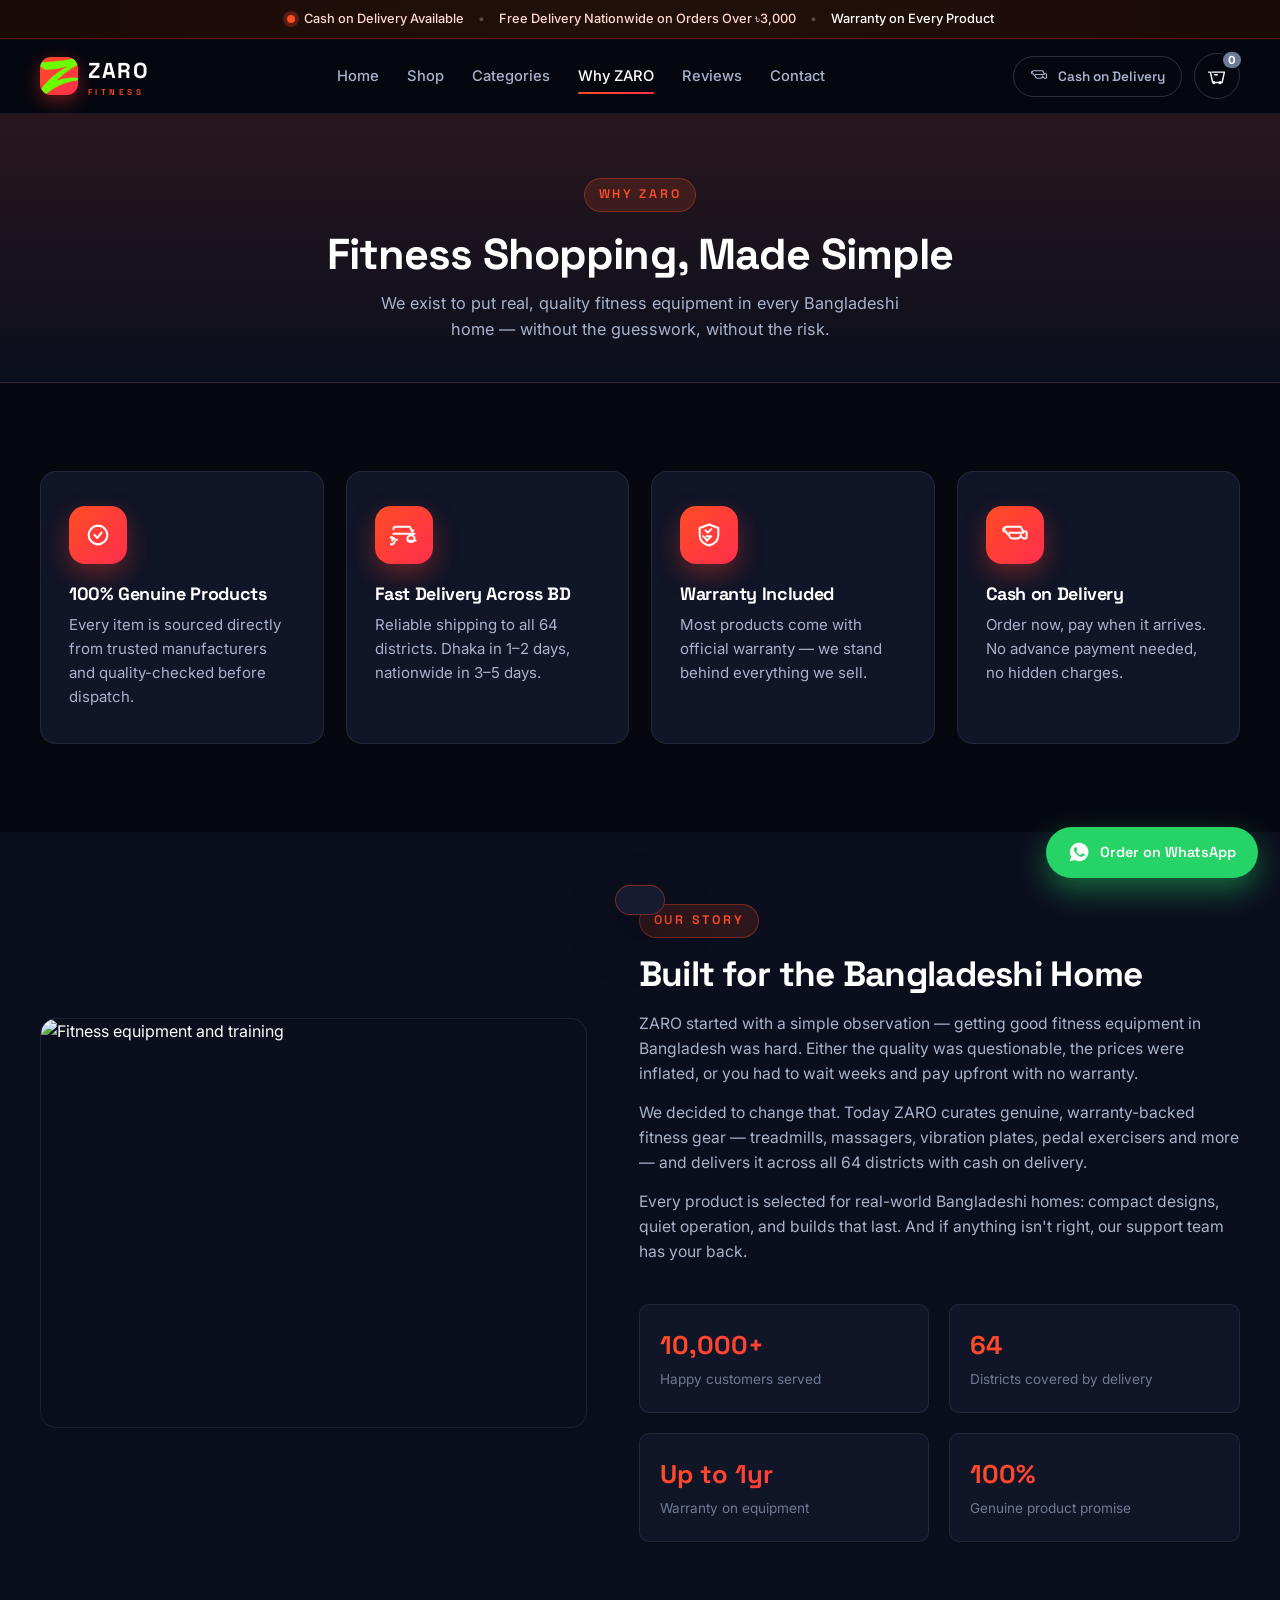
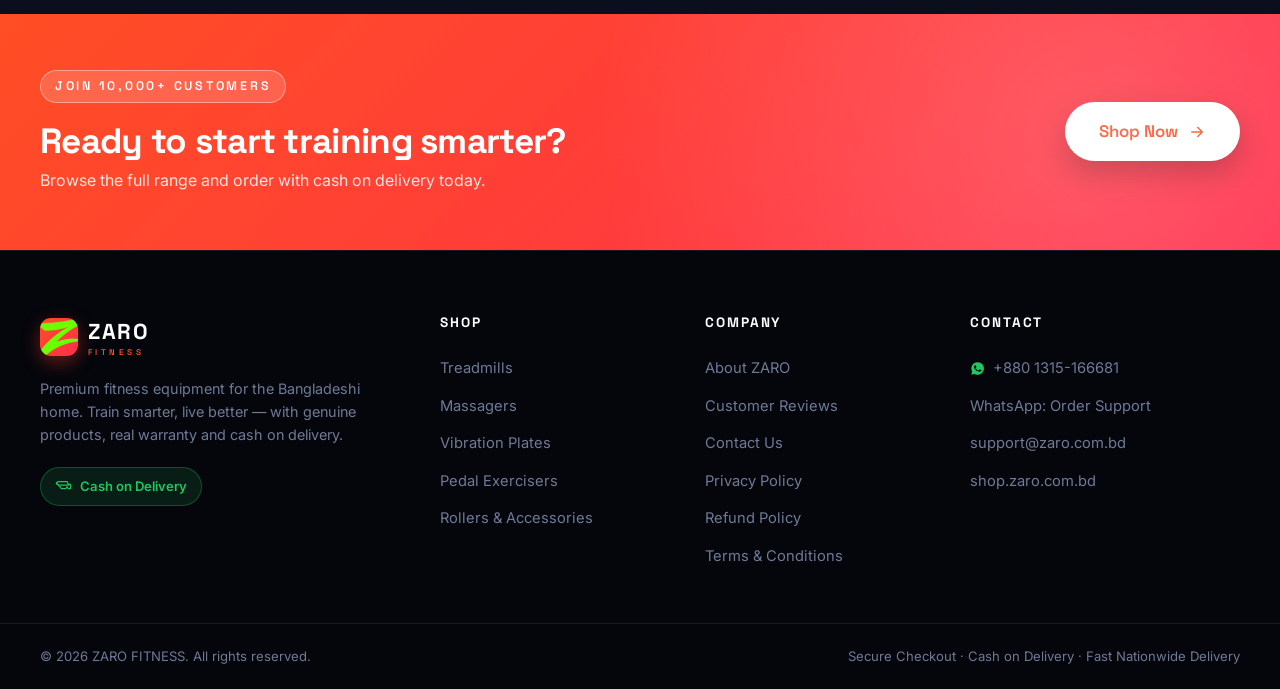
==== commit 655b3dd0: "Use ZARO logo image in header/footer and add favicon across all pages" ====
--- a/about.html
+++ b/about.html
@@ -3,6 +3,7 @@
 <head>
   <meta charset="UTF-8" />
   <meta name="viewport" content="width=device-width, initial-scale=1.0" />
+  <link rel="icon" type="image/webp" href="images/logo-100.webp" />
   <title>Why ZARO — Premium Home Fitness in Bangladesh</title>
   <meta name="description" content="Why choose ZARO? Genuine fitness products, fast delivery across Bangladesh, warranty included, and cash on delivery. Learn our story." />
   <link rel="preconnect" href="https://fonts.googleapis.com" />
@@ -25,9 +26,7 @@
   <header class="site-header" id="siteHeader">
     <div class="container header-inner">
       <a href="index.html" class="logo" aria-label="ZARO home">
-        <span class="logo-mark" aria-hidden="true">
-          <svg viewBox="0 0 24 24" fill="none"><path d="M13 2 4.5 13.5H11L9.5 22 19.5 9.5H12.5L13 2Z" fill="currentColor"/></svg>
-        </span>
+        <span <span class="logo-mark" aria-hidden="true"><img src="images/logo.webp" alt="ZARO logo" class="logo-img" /></span>
         <span class="logo-text">ZARO<span>FITNESS</span></span>
       </a>
 
@@ -151,9 +150,7 @@
     <div class="container footer-grid">
       <div class="footer-brand">
         <a href="index.html" class="logo logo-footer">
-          <span class="logo-mark" aria-hidden="true">
-            <svg viewBox="0 0 24 24" fill="none"><path d="M13 2 4.5 13.5H11L9.5 22 19.5 9.5H12.5L13 2Z" fill="currentColor"/></svg>
-          </span>
+          <span <span class="logo-mark" aria-hidden="true"><img src="images/logo.webp" alt="ZARO logo" class="logo-img" /></span>
           <span class="logo-text">ZARO<span>FITNESS</span></span>
         </a>
         <p>Premium fitness equipment for the Bangladeshi home. Train smarter, live better — with genuine products, real warranty and cash on delivery.</p>
--- a/css/styles.css
+++ b/css/styles.css
@@ -196,6 +196,14 @@
   display: grid; place-items: center;
   color: #fff;
   box-shadow: 0 6px 18px rgba(255, 60, 40, 0.4);
+  overflow: hidden;
+}
+.logo-mark .logo-img {
+  width: 100%;
+  height: 100%;
+  object-fit: cover;
+  display: block;
+  border-radius: inherit;
 }
 .logo-mark svg { width: 22px; height: 22px; }
 .logo-text { font-family: var(--font-head); font-weight: 700; font-size: 1.35rem; letter-spacing: 0.08em; }
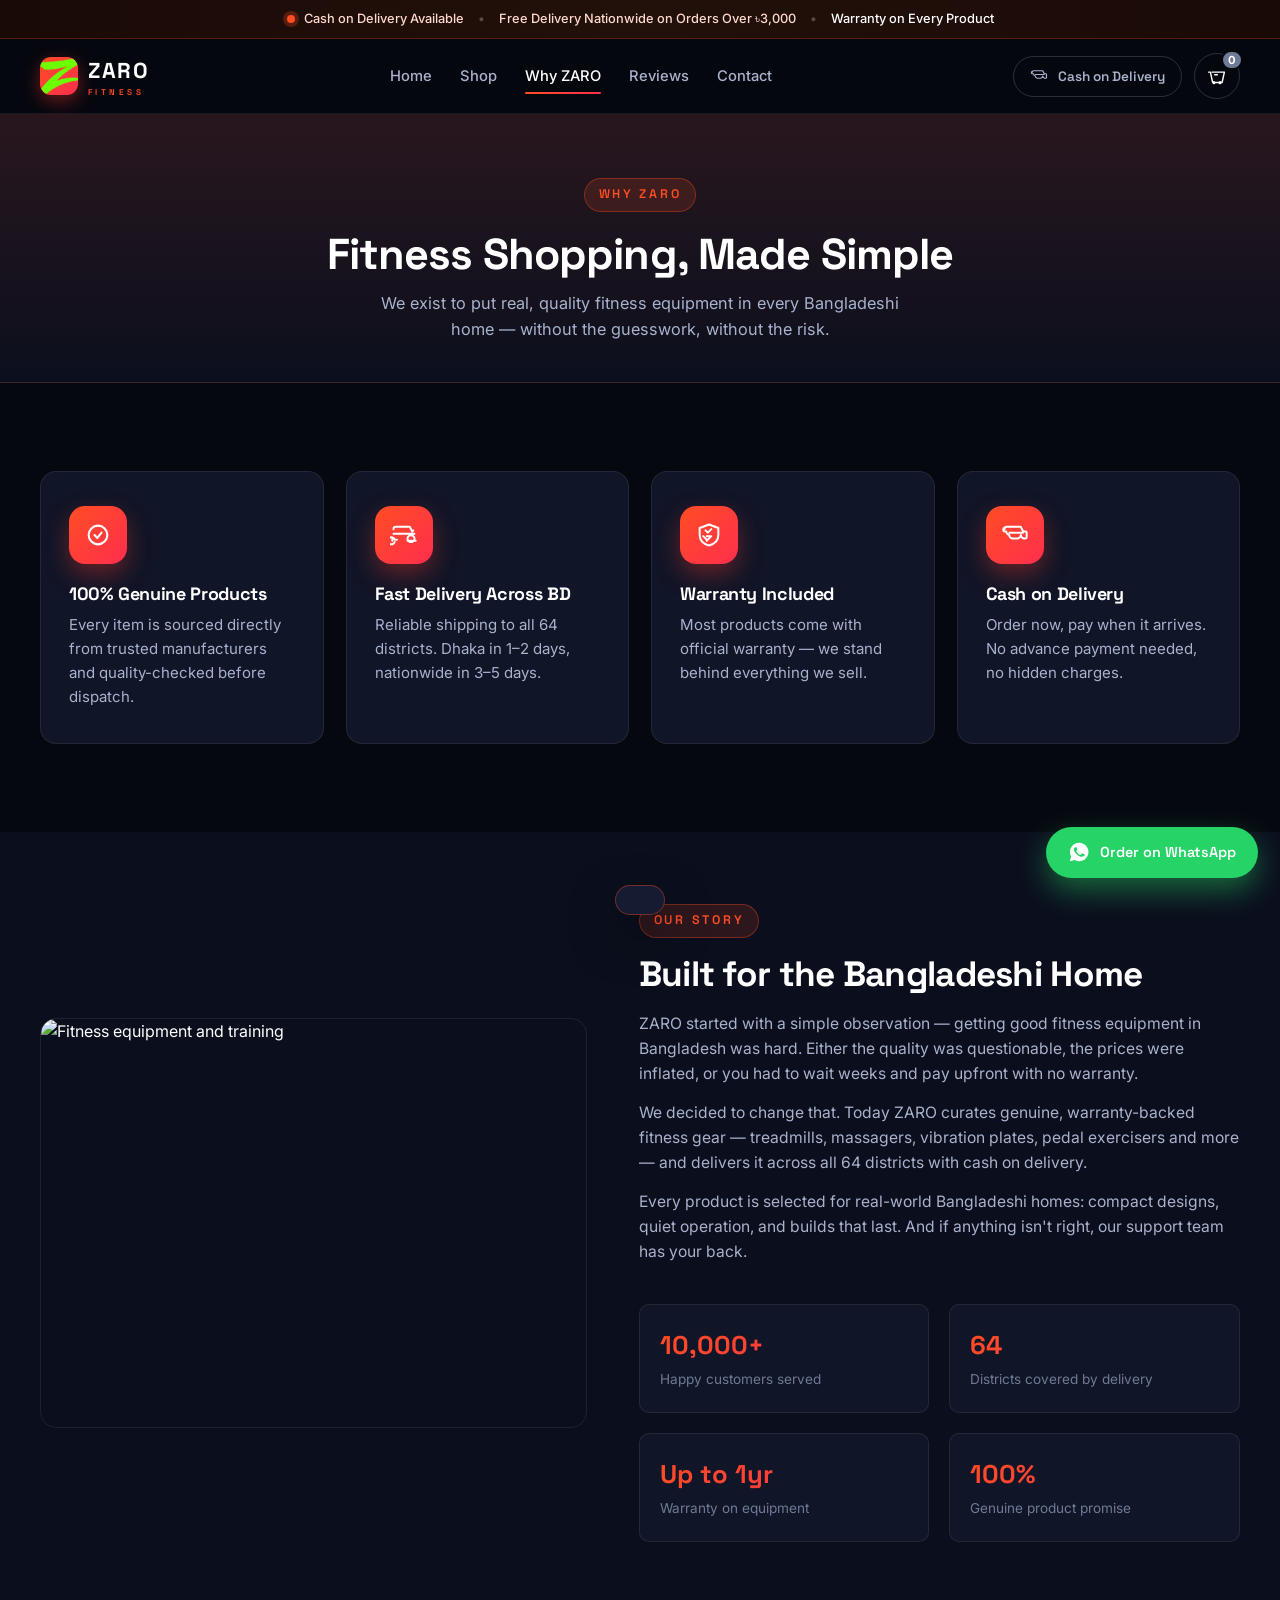
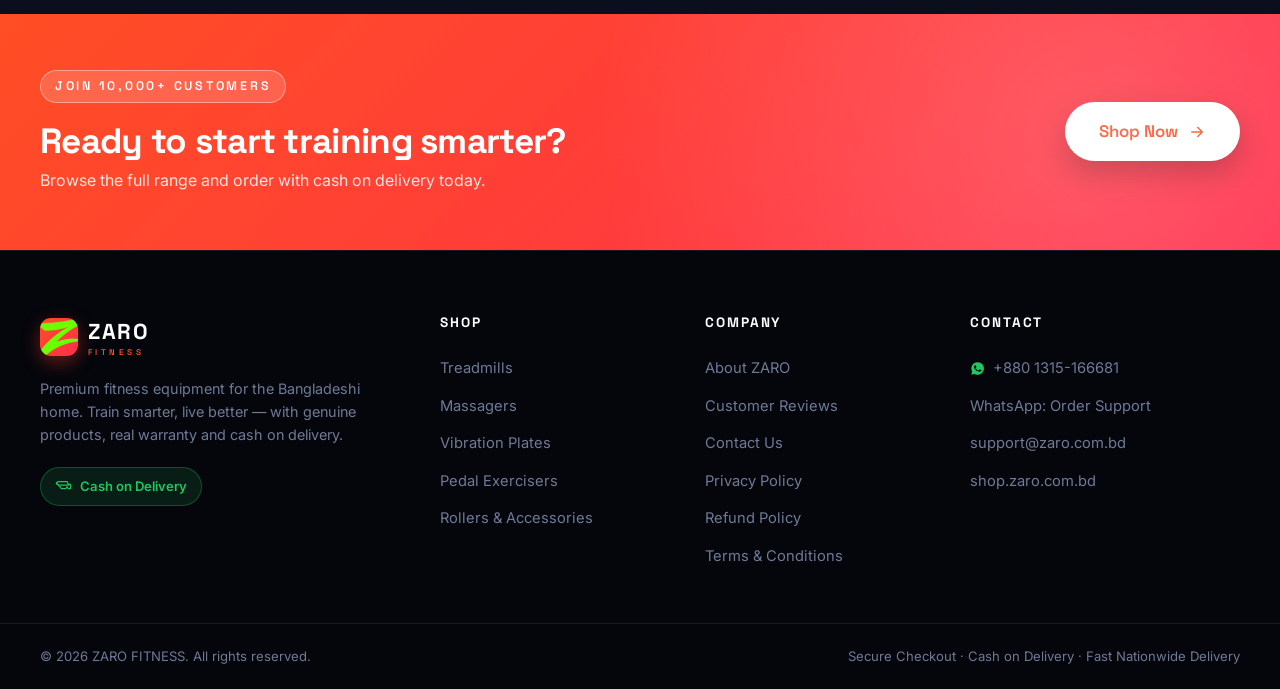
==== commit 2f93a92b: "Remove redundant Categories nav link (same as Shop page)" ====
--- a/about.html
+++ b/about.html
@@ -33,7 +33,6 @@
       <nav class="main-nav" id="mainNav" aria-label="Primary">
         <a href="index.html">Home</a>
         <a href="shop.html">Shop</a>
-        <a href="shop.html#categories">Categories</a>
         <a href="about.html" class="active">Why ZARO</a>
         <a href="reviews.html">Reviews</a>
         <a href="contact.html">Contact</a>
@@ -58,7 +57,6 @@
   <div class="mobile-menu" id="mobileMenu">
     <a href="index.html">Home</a>
     <a href="shop.html">Shop</a>
-    <a href="shop.html#categories">Categories</a>
     <a href="about.html">Why ZARO</a>
     <a href="reviews.html">Reviews</a>
     <a href="contact.html">Contact</a>
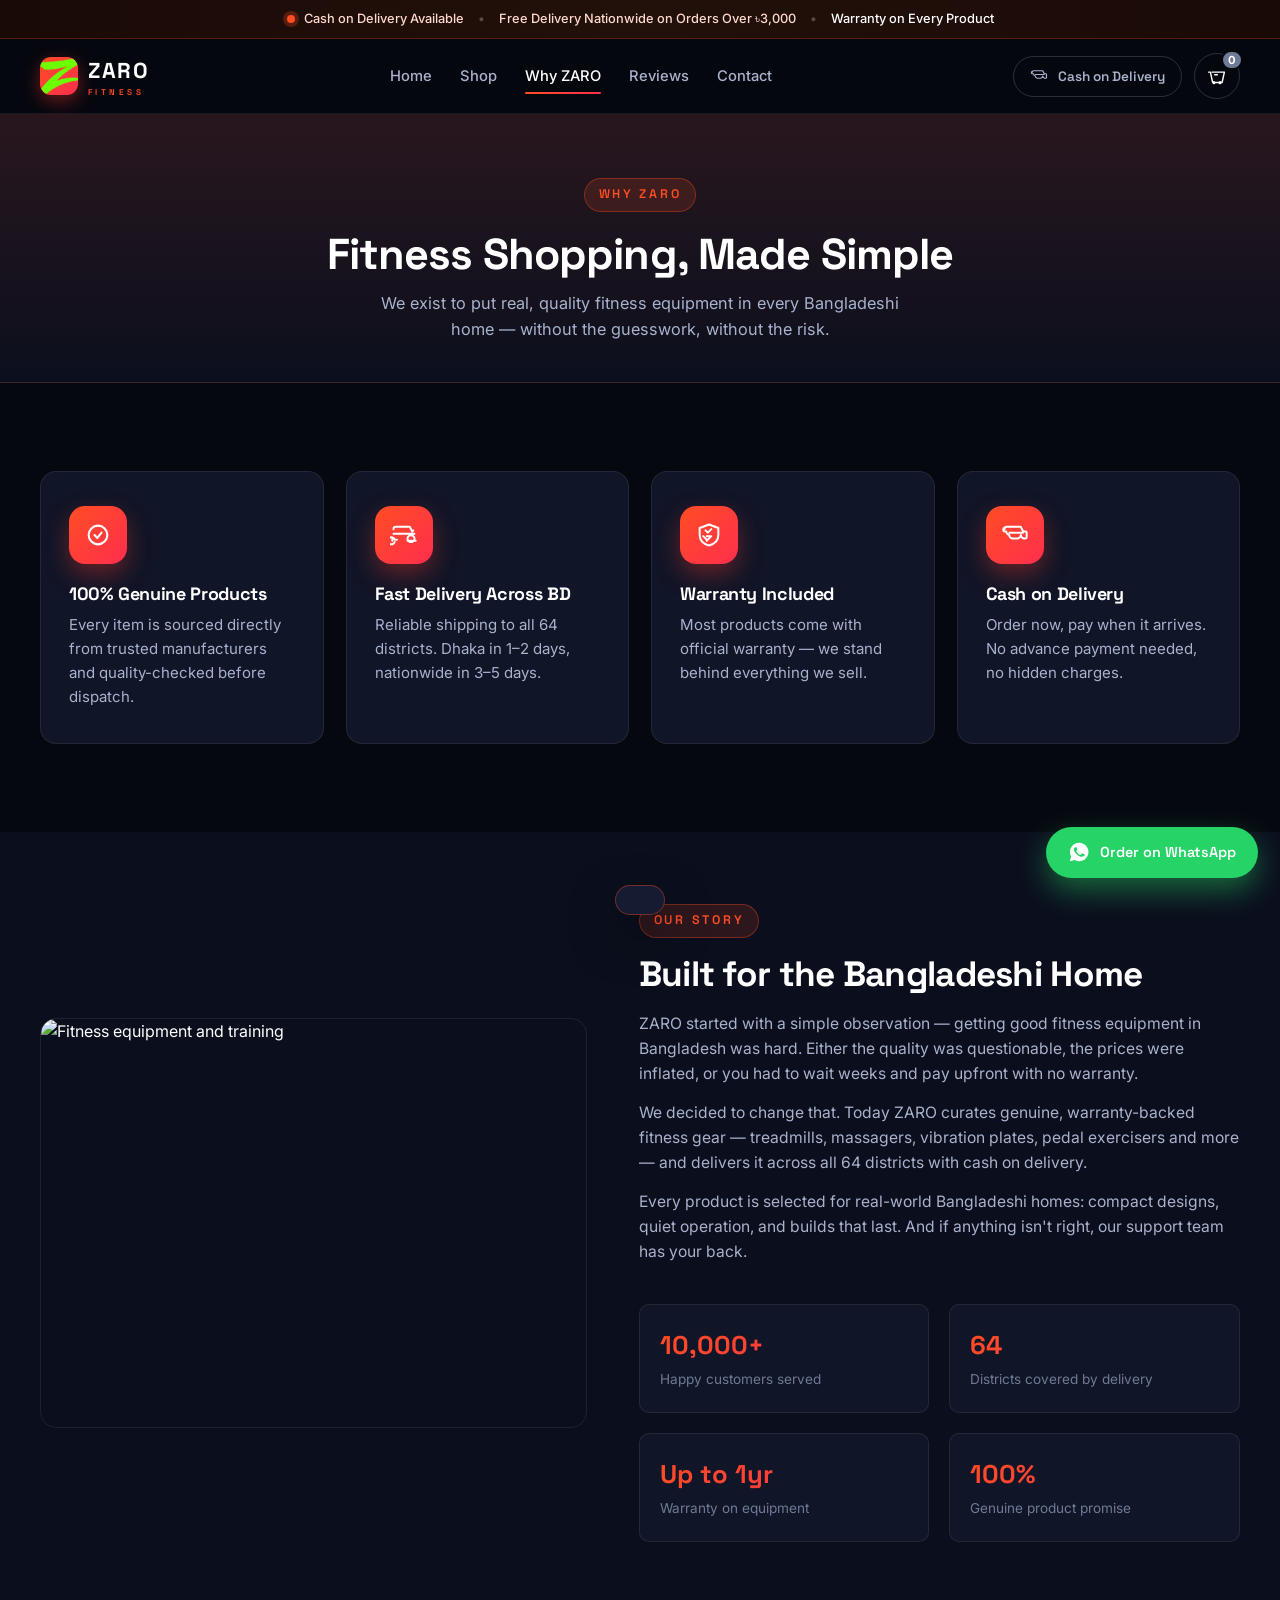
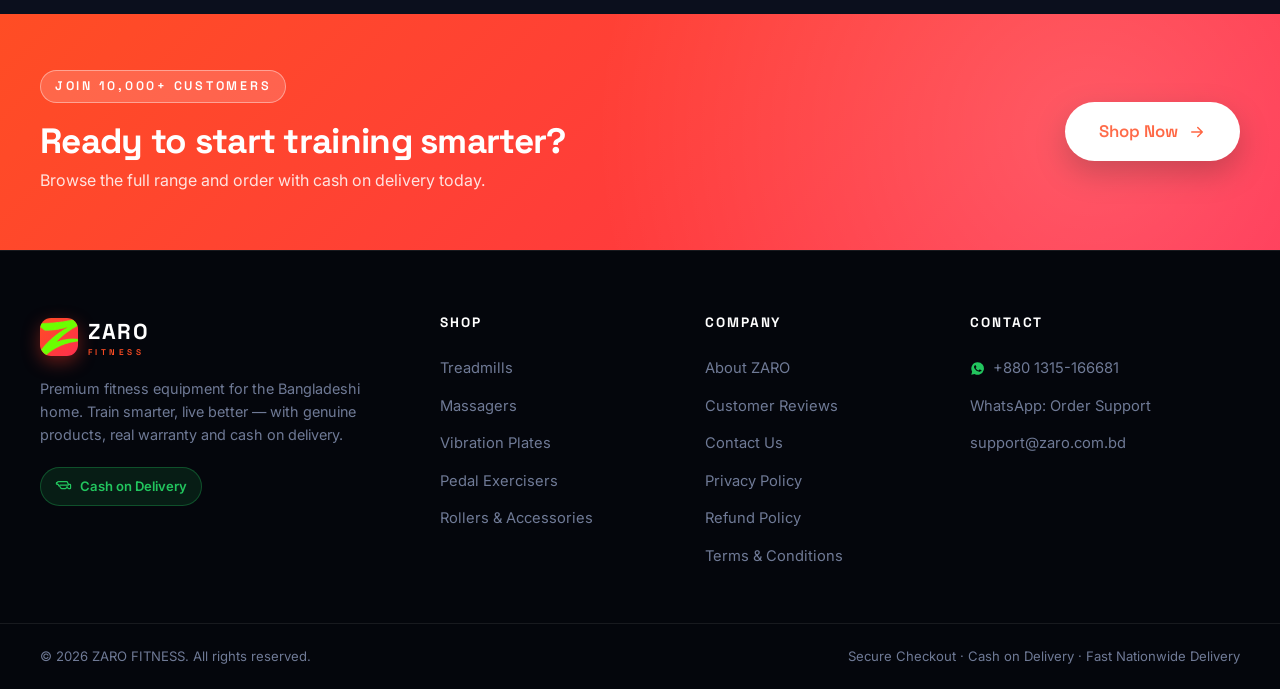
==== commit 135c095a: "Remove shop.zaro.com.bd references from site" ====
--- a/about.html
+++ b/about.html
@@ -185,7 +185,6 @@
         </a>
         <a href="https://wa.me/8801315166681" target="_blank" rel="noopener">WhatsApp: Order Support</a>
         <a href="mailto:support@zaro.com.bd">support@zaro.com.bd</a>
-        <a href="https://shop.zaro.com.bd" target="_blank" rel="noopener">shop.zaro.com.bd</a>
       </div>
     </div>
     <div class="footer-bottom">
